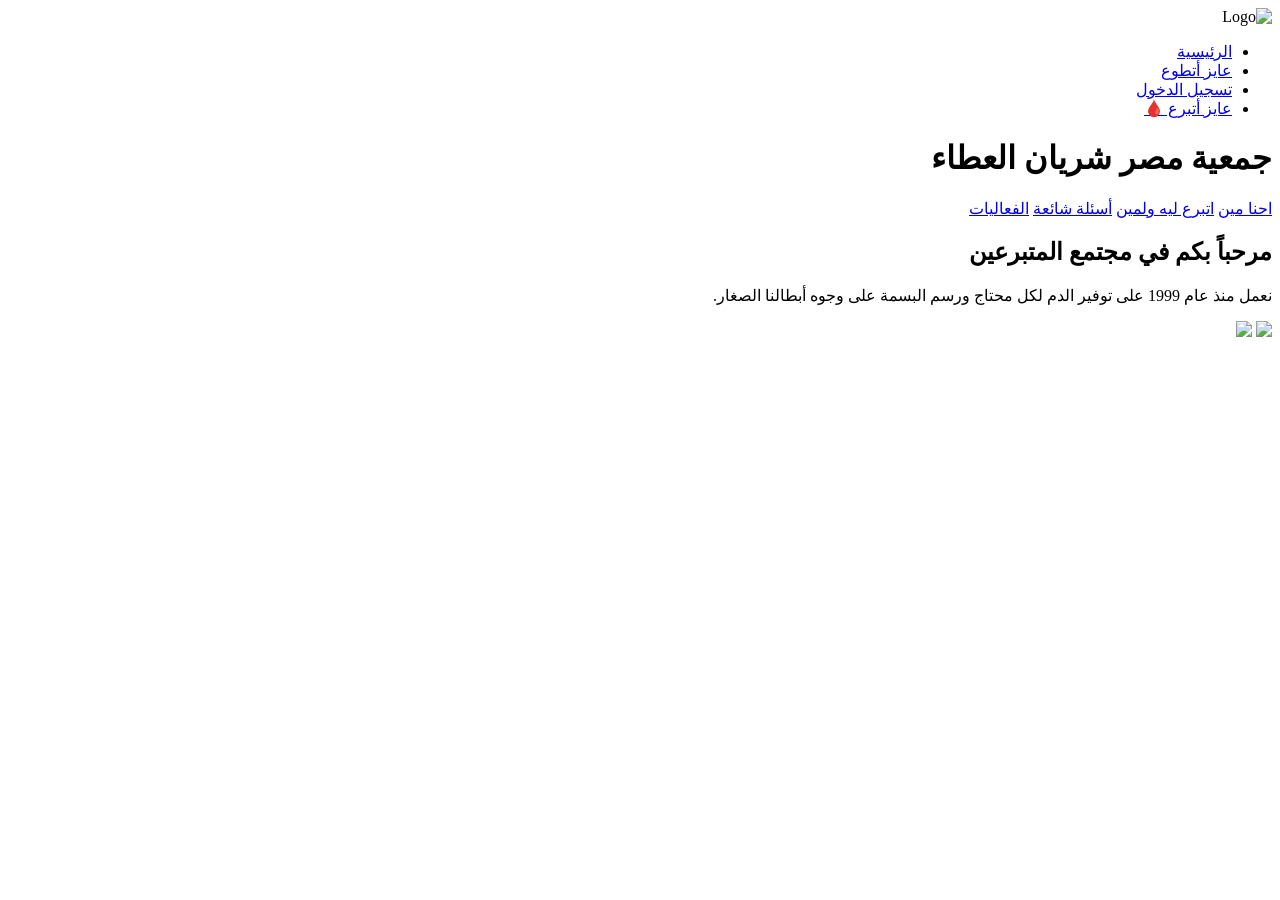
==== src/main/resources/static/index.html @ 8c42a3af "Front-End" ====
<!DOCTYPE html>
<html lang="ar" dir="rtl">
<head><meta charset="UTF-8"><title>شريان العطاء - الرئيسية</title><link rel="stylesheet" href="style.css"></head>
<body>
    <nav class="navbar">
        <div class="logo-container">
            <img src="logo.jpg" alt="Logo" style="height: 60px;">
            <!-- <h1 class="hadeer">شريان العطاء</h1>
            <span class="heart-icon">❤️</span> -->
        </div>
        <ul class="nav-links">
            <li><a href="index.html" class="nav-item">الرئيسية</a></li>
            <li><a href="volunteer.html" class="nav-item btn-v">عايز أتطوع</a></li>
            <li><a href="login.html" class="nav-item btn-l">تسجيل الدخول</a></li>
            <li><a href="donate.html" class="btn-donate-main">عايز أتبرع 🩸</a></li>
        </ul>
    </nav>
    <header class="hero"><h1>جمعية مصر شريان العطاء</h1></header>
    <section class="sub-nav">
        <a href="about.html" class="sub-link">احنا مين</a>
        <a href="why.html" class="sub-link">اتبرع ليه ولمين</a>
        <a href="faq.html" class="sub-link">أسئلة شائعة</a>
        <a href="events.html" class="sub-link">الفعاليات</a>
    </section>
    <div class="content-box">
        <h2>مرحباً بكم في مجتمع المتبرعين</h2>
        <p>نعمل منذ عام 1999 على توفير الدم لكل محتاج ورسم البسمة على وجوه أبطالنا الصغار.</p>
        <div class="images-grid-2">
            <img src="home1.jpg" class="grid-img long-img">     
            <img src="home2.jpg" class="grid-img long-img">
        </div>
    </div>
</body>
</html>
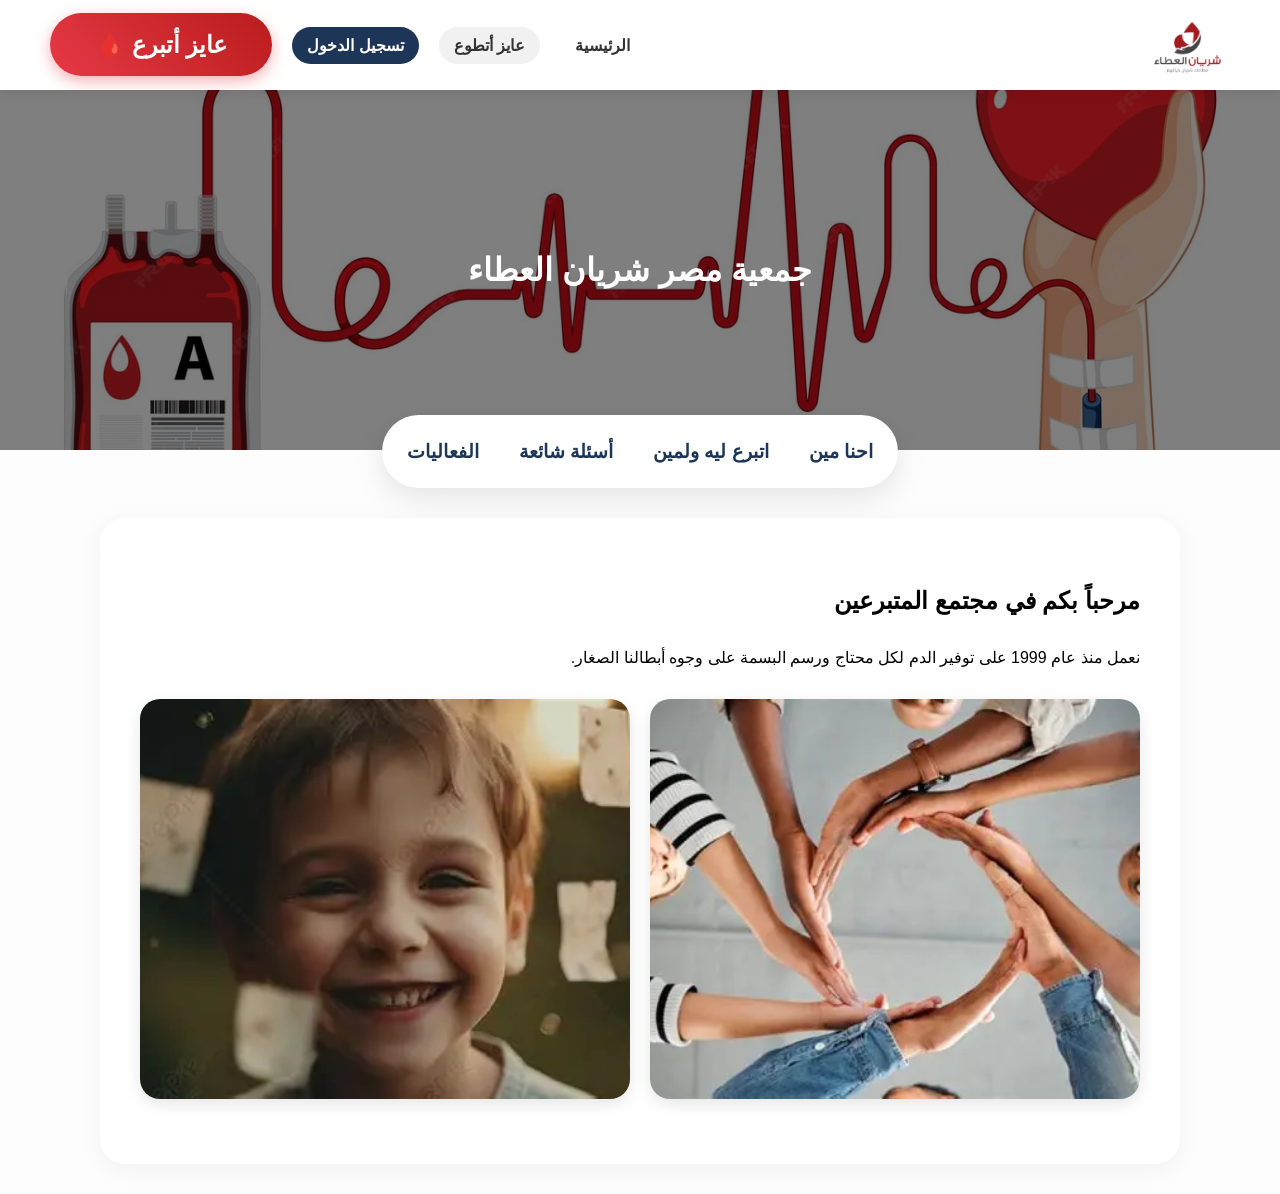
==== commit db7c92ac: "Integration of login and volunteer form" ====
--- a/src/main/resources/static/index.html
+++ b/src/main/resources/static/index.html
@@ -1,34 +1,41 @@
-<!DOCTYPE html>
+<!doctype html>
 <html lang="ar" dir="rtl">
-<head><meta charset="UTF-8"><title>شريان العطاء - الرئيسية</title><link rel="stylesheet" href="style.css"></head>
-<body>
+  <head>
+    <meta charset="UTF-8" />
+    <title>شريان العطاء - الرئيسية</title>
+    <link rel="stylesheet" href="CSS/style.css" />
+  </head>
+  <body>
     <nav class="navbar">
-        <div class="logo-container">
-            <img src="logo.jpg" alt="Logo" style="height: 60px;">
-            <!-- <h1 class="hadeer">شريان العطاء</h1>
+      <div class="logo-container">
+        <img src="Images/logo.jpg" alt="Logo" style="height: 60px" />
+        <!-- <h1 class="hadeer">شريان العطاء</h1>
             <span class="heart-icon">❤️</span> -->
-        </div>
-        <ul class="nav-links">
-            <li><a href="index.html" class="nav-item">الرئيسية</a></li>
-            <li><a href="volunteer.html" class="nav-item btn-v">عايز أتطوع</a></li>
-            <li><a href="login.html" class="nav-item btn-l">تسجيل الدخول</a></li>
-            <li><a href="donate.html" class="btn-donate-main">عايز أتبرع 🩸</a></li>
-        </ul>
+      </div>
+      <ul class="nav-links">
+        <li><a href="index.html" class="nav-item">الرئيسية</a></li>
+        <li><a href="volunteer.html" class="nav-item btn-v">عايز أتطوع</a></li>
+        <li><a href="login.html" class="nav-item btn-l">تسجيل الدخول</a></li>
+        <li><a href="donate.html" class="btn-donate-main">عايز أتبرع 🩸</a></li>
+      </ul>
     </nav>
     <header class="hero"><h1>جمعية مصر شريان العطاء</h1></header>
     <section class="sub-nav">
-        <a href="about.html" class="sub-link">احنا مين</a>
-        <a href="why.html" class="sub-link">اتبرع ليه ولمين</a>
-        <a href="faq.html" class="sub-link">أسئلة شائعة</a>
-        <a href="events.html" class="sub-link">الفعاليات</a>
+      <a href="about.html" class="sub-link">احنا مين</a>
+      <a href="why.html" class="sub-link">اتبرع ليه ولمين</a>
+      <a href="faq.html" class="sub-link">أسئلة شائعة</a>
+      <a href="events.html" class="sub-link">الفعاليات</a>
     </section>
     <div class="content-box">
-        <h2>مرحباً بكم في مجتمع المتبرعين</h2>
-        <p>نعمل منذ عام 1999 على توفير الدم لكل محتاج ورسم البسمة على وجوه أبطالنا الصغار.</p>
-        <div class="images-grid-2">
-            <img src="home1.jpg" class="grid-img long-img">     
-            <img src="home2.jpg" class="grid-img long-img">
-        </div>
+      <h2>مرحباً بكم في مجتمع المتبرعين</h2>
+      <p>
+        نعمل منذ عام 1999 على توفير الدم لكل محتاج ورسم البسمة على وجوه أبطالنا
+        الصغار.
+      </p>
+      <div class="images-grid-2">
+        <img src="Images/home1.jpg" class="grid-img long-img" />
+        <img src="Images/home2.jpg" class="grid-img long-img" />
+      </div>
     </div>
-</body>
-</html>+  </body>
+</html>
--- a/src/main/resources/static/CSS/style.css
+++ b/src/main/resources/static/CSS/style.css
@@ -0,0 +1,224 @@
+body {
+  font-family: "Segoe UI", Tahoma, sans-serif;
+  margin: 0;
+  direction: rtl;
+  text-align: right;
+  background: #fdfdfd;
+}
+.navbar {
+  display: flex;
+  justify-content: space-between;
+  align-items: center;
+  padding: 15px 50px;
+  background: #fff;
+  box-shadow: 0 4px 12px rgba(0, 0, 0, 0.08);
+  position: sticky;
+  top: 0;
+  z-index: 1000;
+}
+.logo-container {
+  display: flex;
+  align-items: center;
+  gap: 10px;
+}
+.main-logo-text {
+  font-size: 32px;
+  font-weight: 900;
+  color: #e63946;
+}
+
+.heart-icon {
+  font-size: 35px;
+  animation: beat 0.8s infinite alternate;
+  display: inline-block;
+  filter: drop-shadow(0 0 2px white) drop-shadow(0 0 2px white)
+    drop-shadow(0 0 2px white);
+}
+@keyframes beat {
+  to {
+    transform: scale(1.2);
+  }
+}
+
+.nav-links {
+  list-style: none;
+  display: flex;
+  gap: 20px;
+  align-items: center;
+}
+.nav-item {
+  text-decoration: none;
+  color: #333;
+  font-weight: 600;
+  padding: 10px 15px;
+  border-radius: 30px;
+  border: none;
+  background: none;
+  cursor: pointer;
+  font-size: 16px;
+  transition: 0.3s;
+}
+.btn-v {
+  background: #f1f1f1;
+}
+.btn-l {
+  background: #1d3557;
+  color: white !important;
+}
+.btn-donate-main {
+  background: linear-gradient(45deg, #e63946, #b91c1c);
+  color: white;
+  border: none;
+  padding: 18px 45px;
+  border-radius: 50px;
+  font-size: 24px;
+  font-weight: bold;
+  cursor: pointer;
+  box-shadow: 0 5px 15px rgba(230, 57, 70, 0.4);
+  transition: 0.3s;
+  text-decoration: none;
+}
+.btn-donate-main:hover {
+  transform: scale(1.08);
+}
+
+.hero {
+  height: 40vh;
+  background:
+    linear-gradient(rgba(0, 0, 0, 0.5), rgba(0, 0, 0, 0.5)),
+    url("../Images/home-hero.jpg");
+  background-size: cover;
+  background-position: center;
+  display: flex;
+  align-items: center;
+  justify-content: center;
+  color: white;
+  text-align: center;
+}
+.sub-nav {
+  display: flex;
+  justify-content: center;
+  gap: 40px;
+  padding: 25px;
+  background: white;
+  width: fit-content;
+  margin: -35px auto 20px;
+  border-radius: 100px;
+  box-shadow: 0 10px 30px rgba(0, 0, 0, 0.1);
+}
+.sub-link {
+  text-decoration: none;
+  color: #1d3557;
+  font-weight: bold;
+  font-size: 19px;
+}
+
+.content-box {
+  max-width: 1000px;
+  margin: 30px auto;
+  padding: 40px;
+  background: white;
+  border-radius: 25px;
+  line-height: 1.9;
+  box-shadow: 0 5px 25px rgba(0, 0, 0, 0.05);
+}
+.content-box h1 {
+  color: #e63946;
+  font-size: 35px;
+  border-right: 5px solid #e63946;
+  padding-right: 15px;
+}
+
+input,
+select,
+.btn-submit-step {
+  width: 100%;
+  padding: 12px;
+  margin: 10px 0;
+  border: 1px solid #eee;
+  border-radius: 10px;
+  font-size: 16px;
+}
+.btn-submit-step {
+  background: #e63946;
+  color: white;
+  border: none;
+  font-weight: bold;
+  cursor: pointer;
+}
+
+.calendar-grid {
+  display: grid;
+  grid-template-columns: repeat(7, 1fr);
+  gap: 10px;
+  margin: 20px 0;
+}
+.day {
+  padding: 15px 5px;
+  border-radius: 10px;
+  text-align: center;
+  cursor: pointer;
+  font-weight: bold;
+  border: 1px solid #eee;
+}
+.available {
+  background: #d4edda;
+  color: #155724;
+  border-color: #c3e6cb;
+}
+.disabled {
+  background: #e9ecef;
+  color: #adb5bd;
+  cursor: not-allowed;
+}
+.selected {
+  background: #e63946 !important;
+  color: white !important;
+}
+.time-slots {
+  display: flex;
+  gap: 10px;
+  margin-top: 15px;
+  flex-wrap: wrap;
+  justify-content: center;
+}
+.slot {
+  padding: 8px 18px;
+  border: 1px solid #ddd;
+  border-radius: 20px;
+  cursor: pointer;
+  background: white;
+}
+
+.images-grid-2 {
+  display: grid;
+  grid-template-columns: 1fr 1fr;
+  gap: 20px;
+  margin: 25px 0;
+}
+.images-grid-3 {
+  display: grid;
+  grid-template-columns: 1fr 1fr 1fr;
+  gap: 15px;
+  margin: 25px 0;
+}
+.grid-img {
+  width: 100%;
+  border-radius: 20px;
+  object-fit: cover;
+  box-shadow: 0 5px 15px rgba(0, 0, 0, 0.1);
+}
+.long-img {
+  height: 400px !important;
+  object-fit: cover;
+}
+
+.hadeer {
+  color: #e63946;
+  font-size: 32px;
+  font-weight: 900;
+  margin: 0;
+  padding: 0;
+  font-family: "Segoe UI", Tahoma, sans-serif;
+  letter-spacing: -1px;
+}
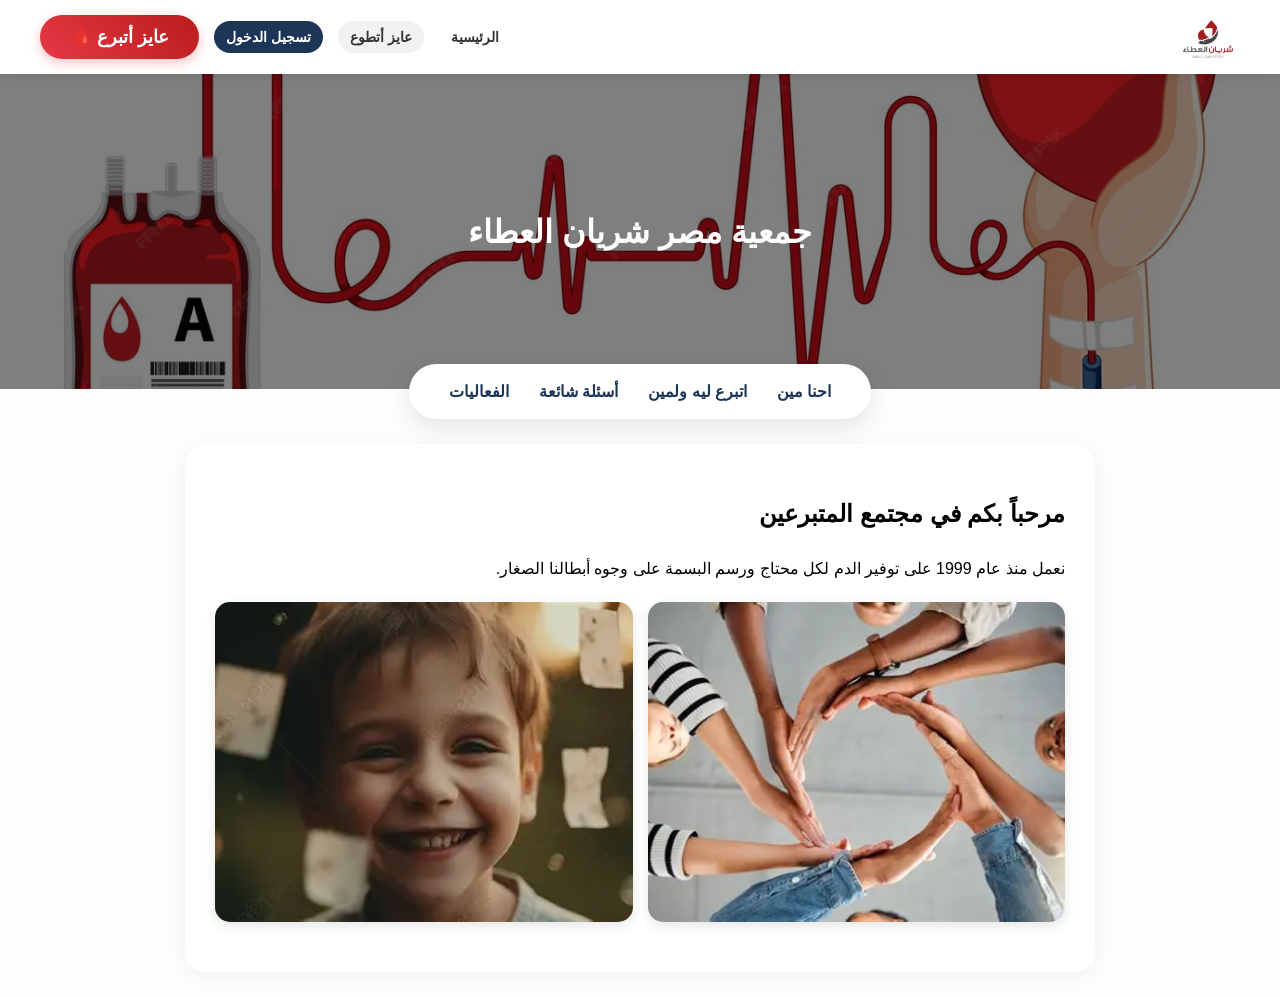
==== commit f578a32e: "commit" ====
--- a/src/main/resources/static/index.html
+++ b/src/main/resources/static/index.html
@@ -8,10 +8,9 @@
   <body>
     <nav class="navbar">
       <div class="logo-container">
-        <img src="Images/logo.jpg" alt="Logo" style="height: 60px" />
-        <!-- <h1 class="hadeer">شريان العطاء</h1>
-            <span class="heart-icon">❤️</span> -->
-      </div>
+        <img src="Images/logo.jpg" alt="Logo" style="height: 45px" /> </div>
+        <!-- <h1 class="hadeer">شريان العطاء</h1> -->
+        <!-- <span class="heart-icon">❤️</span> -->
       <ul class="nav-links">
         <li><a href="index.html" class="nav-item">الرئيسية</a></li>
         <li><a href="volunteer.html" class="nav-item btn-v">عايز أتطوع</a></li>
--- a/src/main/resources/static/CSS/style.css
+++ b/src/main/resources/static/CSS/style.css
@@ -9,9 +9,9 @@
   display: flex;
   justify-content: space-between;
   align-items: center;
-  padding: 15px 50px;
+  padding: 10px 40px; 
   background: #fff;
-  box-shadow: 0 4px 12px rgba(0, 0, 0, 0.08);
+  box-shadow: 0 3px 10px rgba(0, 0, 0, 0.08);
   position: sticky;
   top: 0;
   z-index: 1000;
@@ -19,74 +19,59 @@
 .logo-container {
   display: flex;
   align-items: center;
-  gap: 10px;
+  gap: 8px;
 }
 .main-logo-text {
-  font-size: 32px;
+  font-size: 26px; 
   font-weight: 900;
   color: #e63946;
 }
-
 .heart-icon {
-  font-size: 35px;
+  font-size: 28px;
   animation: beat 0.8s infinite alternate;
   display: inline-block;
-  filter: drop-shadow(0 0 2px white) drop-shadow(0 0 2px white)
-    drop-shadow(0 0 2px white);
+  filter: drop-shadow(0 0 2px white) drop-shadow(0 0 2px white) drop-shadow(0 0 2px white);
 }
 @keyframes beat {
-  to {
-    transform: scale(1.2);
-  }
+  to { transform: scale(1.15); }
 }
-
 .nav-links {
   list-style: none;
   display: flex;
-  gap: 20px;
+  gap: 15px;
   align-items: center;
 }
 .nav-item {
   text-decoration: none;
   color: #333;
   font-weight: 600;
-  padding: 10px 15px;
-  border-radius: 30px;
+  padding: 8px 12px;
+  border-radius: 25px;
   border: none;
   background: none;
   cursor: pointer;
-  font-size: 16px;
+  font-size: 14px; 
   transition: 0.3s;
 }
-.btn-v {
-  background: #f1f1f1;
-}
-.btn-l {
-  background: #1d3557;
-  color: white !important;
-}
+.btn-v { background: #f1f1f1; }
+.btn-l { background: #1d3557; color: white !important; }
 .btn-donate-main {
   background: linear-gradient(45deg, #e63946, #b91c1c);
   color: white;
   border: none;
-  padding: 18px 45px;
-  border-radius: 50px;
-  font-size: 24px;
+  padding: 12px 30px; 
+  border-radius: 40px;
+  font-size: 18px; 
   font-weight: bold;
   cursor: pointer;
-  box-shadow: 0 5px 15px rgba(230, 57, 70, 0.4);
+  box-shadow: 0 4px 12px rgba(230, 57, 70, 0.3);
   transition: 0.3s;
   text-decoration: none;
 }
-.btn-donate-main:hover {
-  transform: scale(1.08);
-}
-
+.btn-donate-main:hover { transform: scale(1.05); }
 .hero {
-  height: 40vh;
-  background:
-    linear-gradient(rgba(0, 0, 0, 0.5), rgba(0, 0, 0, 0.5)),
-    url("../Images/home-hero.jpg");
+  height: 35vh; 
+  background: linear-gradient(rgba(0, 0, 0, 0.5), rgba(0, 0, 0, 0.5)), url("../Images/home-hero.jpg");
   background-size: cover;
   background-position: center;
   display: flex;
@@ -98,46 +83,42 @@
 .sub-nav {
   display: flex;
   justify-content: center;
-  gap: 40px;
-  padding: 25px;
+  gap: 30px;
+  padding: 18px 40px;
   background: white;
   width: fit-content;
-  margin: -35px auto 20px;
-  border-radius: 100px;
-  box-shadow: 0 10px 30px rgba(0, 0, 0, 0.1);
+  margin: -25px auto 20px;
+  border-radius: 80px;
+  box-shadow: 0 8px 25px rgba(0, 0, 0, 0.1);
 }
 .sub-link {
   text-decoration: none;
   color: #1d3557;
   font-weight: bold;
-  font-size: 19px;
+  font-size: 16px;
 }
-
 .content-box {
-  max-width: 1000px;
-  margin: 30px auto;
-  padding: 40px;
+  max-width: 850px; 
+  margin: 25px auto;
+  padding: 30px;
   background: white;
-  border-radius: 25px;
-  line-height: 1.9;
-  box-shadow: 0 5px 25px rgba(0, 0, 0, 0.05);
+  border-radius: 20px;
+  line-height: 1.7;
+  box-shadow: 0 4px 20px rgba(0, 0, 0, 0.05);
 }
 .content-box h1 {
   color: #e63946;
-  font-size: 35px;
-  border-right: 5px solid #e63946;
-  padding-right: 15px;
+  font-size: 28px;
+  border-left: 4px solid #e63946;
+  padding-right: 12px;
 }
-
-input,
-select,
-.btn-submit-step {
+input, select, .btn-submit-step {
   width: 100%;
-  padding: 12px;
-  margin: 10px 0;
+  padding: 10px;
+  margin: 8px 0;
   border: 1px solid #eee;
-  border-radius: 10px;
-  font-size: 16px;
+  border-radius: 8px;
+  font-size: 15px;
 }
 .btn-submit-step {
   background: #e63946;
@@ -146,79 +127,67 @@
   font-weight: bold;
   cursor: pointer;
 }
-
 .calendar-grid {
   display: grid;
   grid-template-columns: repeat(7, 1fr);
-  gap: 10px;
-  margin: 20px 0;
+  gap: 8px;
+  margin: 15px 0;
 }
 .day {
-  padding: 15px 5px;
-  border-radius: 10px;
+  padding: 10px 4px;
+  border-radius: 8px;
   text-align: center;
   cursor: pointer;
   font-weight: bold;
   border: 1px solid #eee;
+  font-size: 14px;
 }
-.available {
-  background: #d4edda;
-  color: #155724;
-  border-color: #c3e6cb;
-}
-.disabled {
-  background: #e9ecef;
-  color: #adb5bd;
-  cursor: not-allowed;
-}
-.selected {
-  background: #e63946 !important;
-  color: white !important;
-}
+.available { background: #d4edda; color: #155724; border-color: #c3e6cb; }
+.disabled { background: #e9ecef; color: #adb5bd; cursor: not-allowed; }
+.selected { background: #e63946 !important; color: white !important; }
 .time-slots {
   display: flex;
-  gap: 10px;
-  margin-top: 15px;
+  gap: 8px;
+  margin-top: 12px;
   flex-wrap: wrap;
   justify-content: center;
 }
 .slot {
-  padding: 8px 18px;
+  padding: 6px 15px;
   border: 1px solid #ddd;
-  border-radius: 20px;
+  border-radius: 18px;
   cursor: pointer;
   background: white;
+  font-size: 14px;
 }
-
 .images-grid-2 {
   display: grid;
   grid-template-columns: 1fr 1fr;
-  gap: 20px;
-  margin: 25px 0;
+  gap: 15px;
+  margin: 20px 0;
 }
 .images-grid-3 {
   display: grid;
   grid-template-columns: 1fr 1fr 1fr;
-  gap: 15px;
-  margin: 25px 0;
+  gap: 12px;
+  margin: 20px 0;
 }
 .grid-img {
   width: 100%;
-  border-radius: 20px;
+  border-radius: 15px;
   object-fit: cover;
-  box-shadow: 0 5px 15px rgba(0, 0, 0, 0.1);
+  box-shadow: 0 4px 12px rgba(0, 0, 0, 0.1);
 }
 .long-img {
-  height: 400px !important;
+  height: 320px !important;
   object-fit: cover;
 }
-
 .hadeer {
   color: #e63946;
-  font-size: 32px;
+  font-size: 26px;
   font-weight: 900;
   margin: 0;
   padding: 0;
   font-family: "Segoe UI", Tahoma, sans-serif;
   letter-spacing: -1px;
-}
+}
